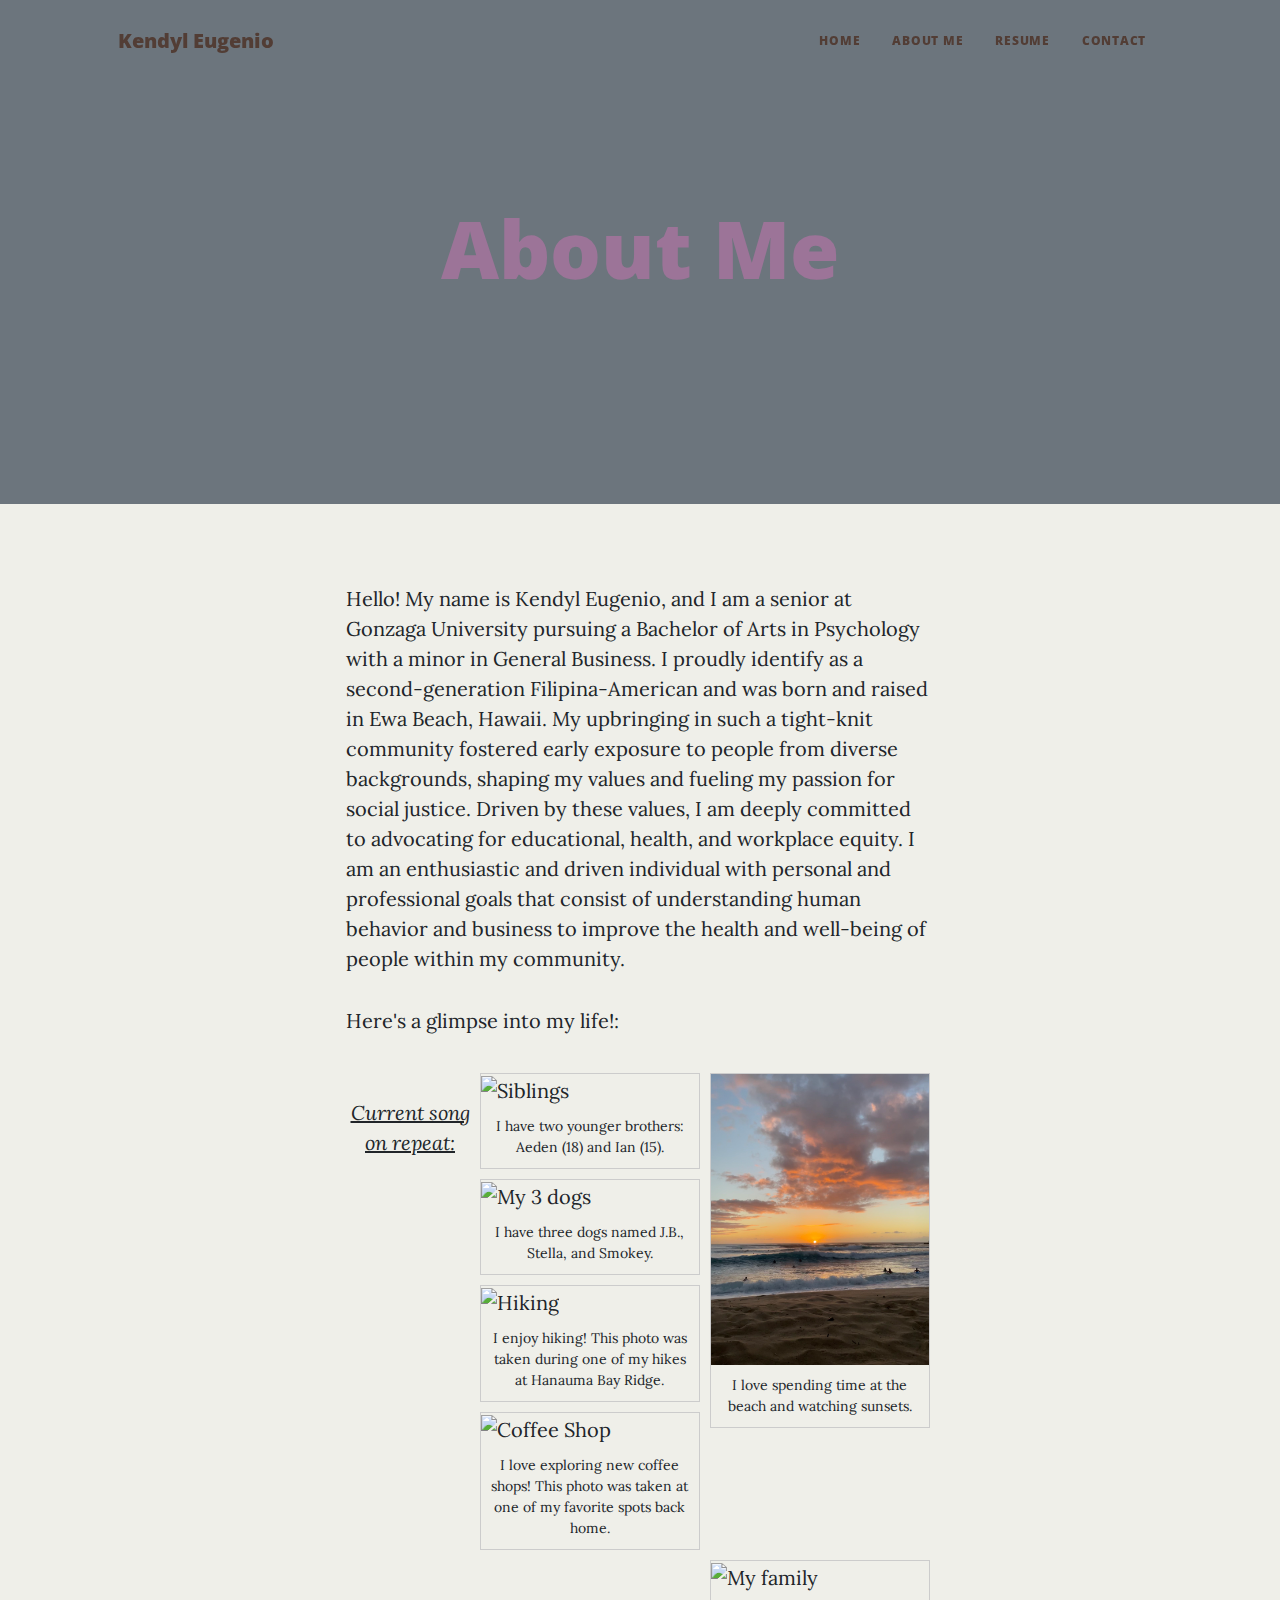
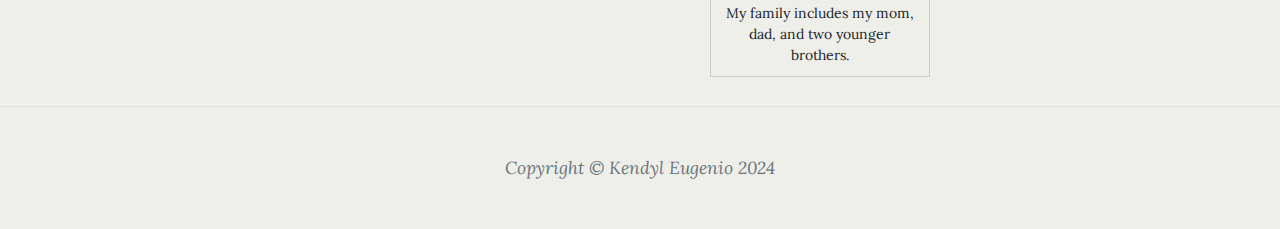
==== aboutme.html @ 733563e8 "Update aboutme.html" ====
<!DOCTYPE html>
<html lang="en">
    <head>
        <meta charset="utf-8" />
        <meta name="viewport" content="width=device-width, initial-scale=1, shrink-to-fit=no" />
        <meta name="description" content="" />
        <meta name="author" content="" />
        <title>Kendyl Eugenio - About Me</title>
        <link rel="icon" type="image/x-icon" href="assets/favicon.ico" />
        <!-- Font Awesome icons (free version)-->
        <script src="https://use.fontawesome.com/releases/v6.3.0/js/all.js" crossorigin="anonymous"></script>
        <!-- Google fonts-->
        <link href="https://fonts.googleapis.com/css?family=Lora:400,700,400italic,700italic" rel="stylesheet" type="text/css" />
        <link href="https://fonts.googleapis.com/css?family=Open+Sans:300italic,400italic,600italic,700italic,800italic,400,300,600,700,800" rel="stylesheet" type="text/css" />
        <!-- Core theme CSS (includes Bootstrap)-->
        <link href="css/styles.css" rel="stylesheet" />
    </head>
    <body>
        <!-- Navigation-->
        <nav class="navbar navbar-expand-lg navbar-light" id="mainNav">
            <div class="container px-4 px-lg-5">
                <a class="navbar-brand" href="index.html">Kendyl Eugenio</a>
                <button class="navbar-toggler" type="button" data-bs-toggle="collapse" data-bs-target="#navbarResponsive" aria-controls="navbarResponsive" aria-expanded="false" aria-label="Toggle navigation">
                    Menu
                    <i class="fas fa-bars"></i>
                </button>
                <div class="collapse navbar-collapse" id="navbarResponsive">
                    <ul class="navbar-nav ms-auto py-4 py-lg-0">
                        <li class="nav-item"><a class="nav-link px-lg-3 py-3 py-lg-4" href="index.html">Home</a></li>
                        <li class="nav-item"><a class="nav-link px-lg-3 py-3 py-lg-4" href="aboutme.html">About Me</a></li>
                        <li class="nav-item"><a class="nav-link px-lg-3 py-3 py-lg-4" href="resume.html">Resume</a></li>
                        <li class="nav-item"><a class="nav-link px-lg-3 py-3 py-lg-4" href="contact.html">Contact</a></li>
                    </ul>
                </div>
            </div>
        </nav>
        <!-- Page Header-->
        <header class="masthead" style="background-image: url('/Users/kendyleugenio/Desktop/startbootstrap-clean-blog-gh-pages/Images/Notion Header.png')">
            <div class="container position-relative px-4 px-lg-5">
                <div class="row gx-4 gx-lg-5 justify-content-center">
                    <div class="col-md-10 col-lg-8 col-xl-7">
                        <div class="page-heading">
                            <h1>About Me</h1>
                        </div>
                    </div>
                </div>
            </div>
        </header>
        <!-- Main Content-->
        <main class="mb-4">
            <div class="container px-4 px-lg-5">
                <div class="row gx-4 gx-lg-5 justify-content-center">
                    <div class="col-md-10 col-lg-8 col-xl-7">
                        <p>Hello! My name is Kendyl Eugenio, and I am a senior at Gonzaga University pursuing a Bachelor of Arts in Psychology with a minor in General Business. I proudly identify as a second-generation Filipina-American and was born and raised in Ewa Beach, Hawaii. My upbringing in such a tight-knit community fostered early exposure to people from diverse backgrounds, shaping my values and fueling my passion for social justice. Driven by these values, I am deeply committed to advocating for educational, health, and workplace equity. I am an enthusiastic and driven individual with personal and professional goals that consist of understanding human behavior and business to improve the health and well-being of people within my community.</p>
                        <p>Here's a glimpse into my life!:</p>
                        <head>
                        <style>
                            div.gallery {
                              margin: 5px;
                              border: 1px solid #ccc;
                              float: left;
                              float: right;
                              width: 220px;
                            }
                            
                            div.gallery:hover {
                              border: 1px solid #777;
                            }
                            
                            div.gallery img {
                              width: 100%;
                              height: auto;
                            }
                            
                            div.desc {
                              padding: 10px;
                              text-align: center;
                              font-size: 14px;
                            }
                            </style>
                            </head>
                            <body>
                            
                            
                            
                            <div class="gallery">
                                <a target="_blank" href="../Images/Beach.jpg">
                                   <img src="../Images/Beach.jpg" alt="Beach" width="600" height="400">
                                </a>
                               <div class="desc">I love spending time at the beach and watching sunsets.</div>
                               </div>
   
                               <div class="gallery">
                                   <a target="_blank" href="/Users/kendyleugenio/Desktop/startbootstrap-clean-blog-gh-pages/Images/SiblingsSEA.JPEG">
                                      <img src="/Users/kendyleugenio/Desktop/startbootstrap-clean-blog-gh-pages/Images/SiblingsSEA.JPEG" alt="Siblings" width="600" height="400">
                                   </a>
                                  <div class="desc">I have two younger brothers: Aeden (18) and Ian (15).</div>
                               </div>

                            <div class="gallery">
                              <a target="_blank" href="/Users/kendyleugenio/Desktop/startbootstrap-clean-blog-gh-pages/Images/Dogs.jpg">
                                <img src="/Users/kendyleugenio/Desktop/startbootstrap-clean-blog-gh-pages/Images/Dogs.jpg" alt="My 3 dogs" width="600" height="400">
                              </a>
                              <div class="desc">I have three dogs named J.B., Stella, and Smokey.</div>
                            </div>
                            
                            <div class="gallery">
                              <a target="_blank" href="/Users/kendyleugenio/Desktop/startbootstrap-clean-blog-gh-pages/Images/Hiking.jpg">
                                <img src="/Users/kendyleugenio/Desktop/startbootstrap-clean-blog-gh-pages/Images/Hiking.jpg" alt="Hiking" width="600" height="400">
                              </a>
                              <div class="desc">I enjoy hiking! This photo was taken during one of my hikes at Hanauma Bay Ridge.</div>
                            </div>
                            
                            <div class="gallery">
                              <a target="_blank" href="/Users/kendyleugenio/Desktop/startbootstrap-clean-blog-gh-pages/Images/Coffee.jpg">
                                <img src="/Users/kendyleugenio/Desktop/startbootstrap-clean-blog-gh-pages/Images/Coffee.jpg" alt="Coffee Shop" width="600" height="400">
                              </a>
                              <div class="desc">I love exploring new coffee shops! This photo was taken at one of my favorite spots back home.</div>
                            </div>

                            <div class="gallery">
                              <a target="_blank" href="/Users/kendyleugenio/Desktop/startbootstrap-clean-blog-gh-pages/Images/Fam.JPG">
                                  <img src="/Users/kendyleugenio/Desktop/startbootstrap-clean-blog-gh-pages/Images/Fam.JPG" alt="My family" width="600" height="400">
                              </a>
                              <div class="desc">My family includes my mom, dad, and two younger brothers.</div>
                          </div>
                          <br>
                          
                          <div class="text-center fst-italic" style="margin-bottom: 20px;"><u>Current song on repeat:</u></div>
                          
              
                              <div style="display: flex; justify-content: center; margin-top: 15px; margin-bottom: 0%;"> <!-- Added margin-bottom to adjust spacing -->
                                  <iframe style="border-radius:12px" src="https://open.spotify.com/embed/track/5q9aIEJWDct6TOj5vu5J3u?utm_source=generator&theme=0" width="80%" height="160" frameborder="0" allowfullscreen="" allow="autoplay; clipboard-write; encrypted-media; fullscreen; picture-in-picture" loading="lazy"></iframe>
                              </div>
                            </body>
                            </html>
                      
                    </div>
                </div>
            </div>
        </main>

        <!-- Footer-->
        <footer class="border-top">
          <div class="container px-4 px-lg-5">
              <div class="row gx-4 gx-lg-5 justify-content-center">
                  <div class="col-md-10 col-lg-8 col-xl-7">
                      
                      <div class="small text-center text-muted fst-italic">Copyright &copy; Kendyl Eugenio 2024</div>
                  </div>
              </div>
          </div>
      </footer>
      
        <!-- Bootstrap core JS-->
        <script src="https://cdn.jsdelivr.net/npm/bootstrap@5.2.3/dist/js/bootstrap.bundle.min.js"></script>
        <!-- Core theme JS-->
        <script src="js/scripts.js"></script>
    </body>
</html>
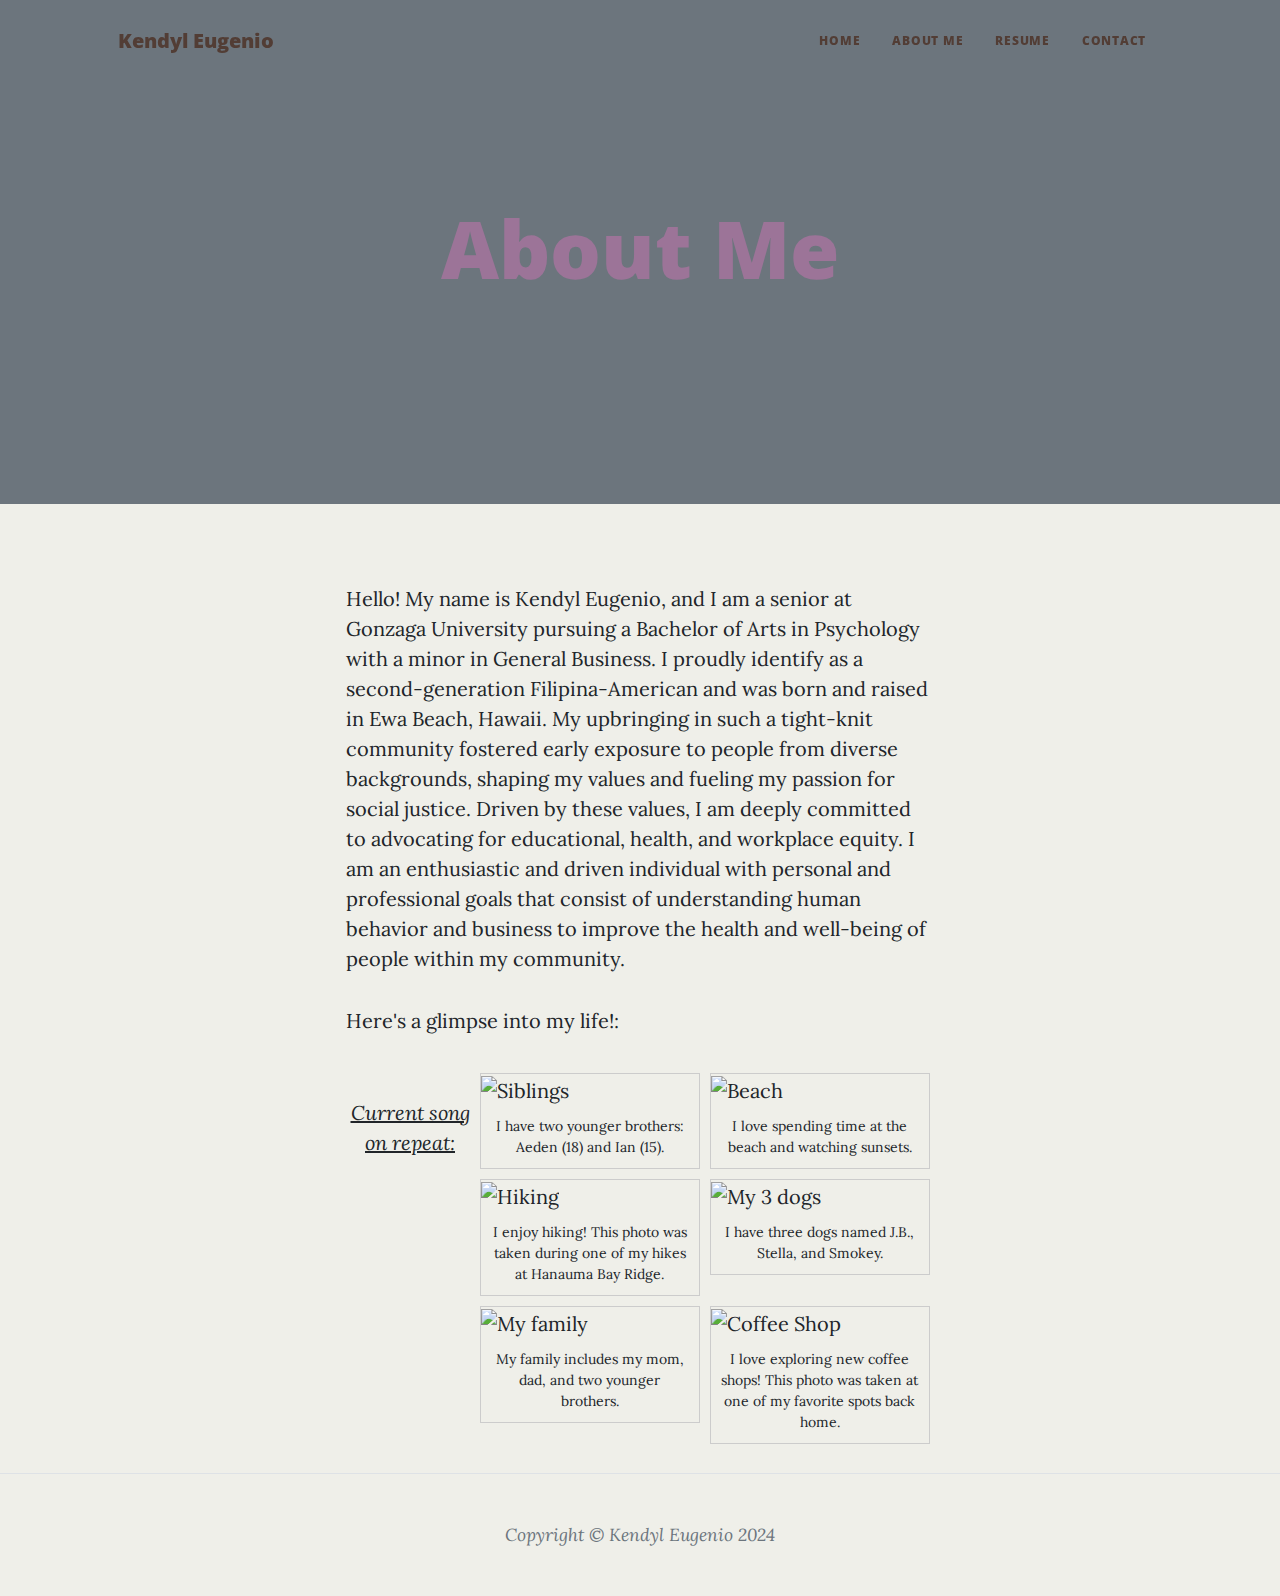
==== commit e1970a34: "Update aboutme.html" ====
--- a/aboutme.html
+++ b/aboutme.html
@@ -84,9 +84,9 @@
                             
                             
                             <div class="gallery">
-                                <a target="_blank" href="../Images/Beach.jpg">
-                                   <img src="../Images/Beach.jpg" alt="Beach" width="600" height="400">
-                                </a>
+                                
+                                   <img src="ke-bmis235/Images/" alt="Beach" width="600" height="400">
+                                
                                <div class="desc">I love spending time at the beach and watching sunsets.</div>
                                </div>
    
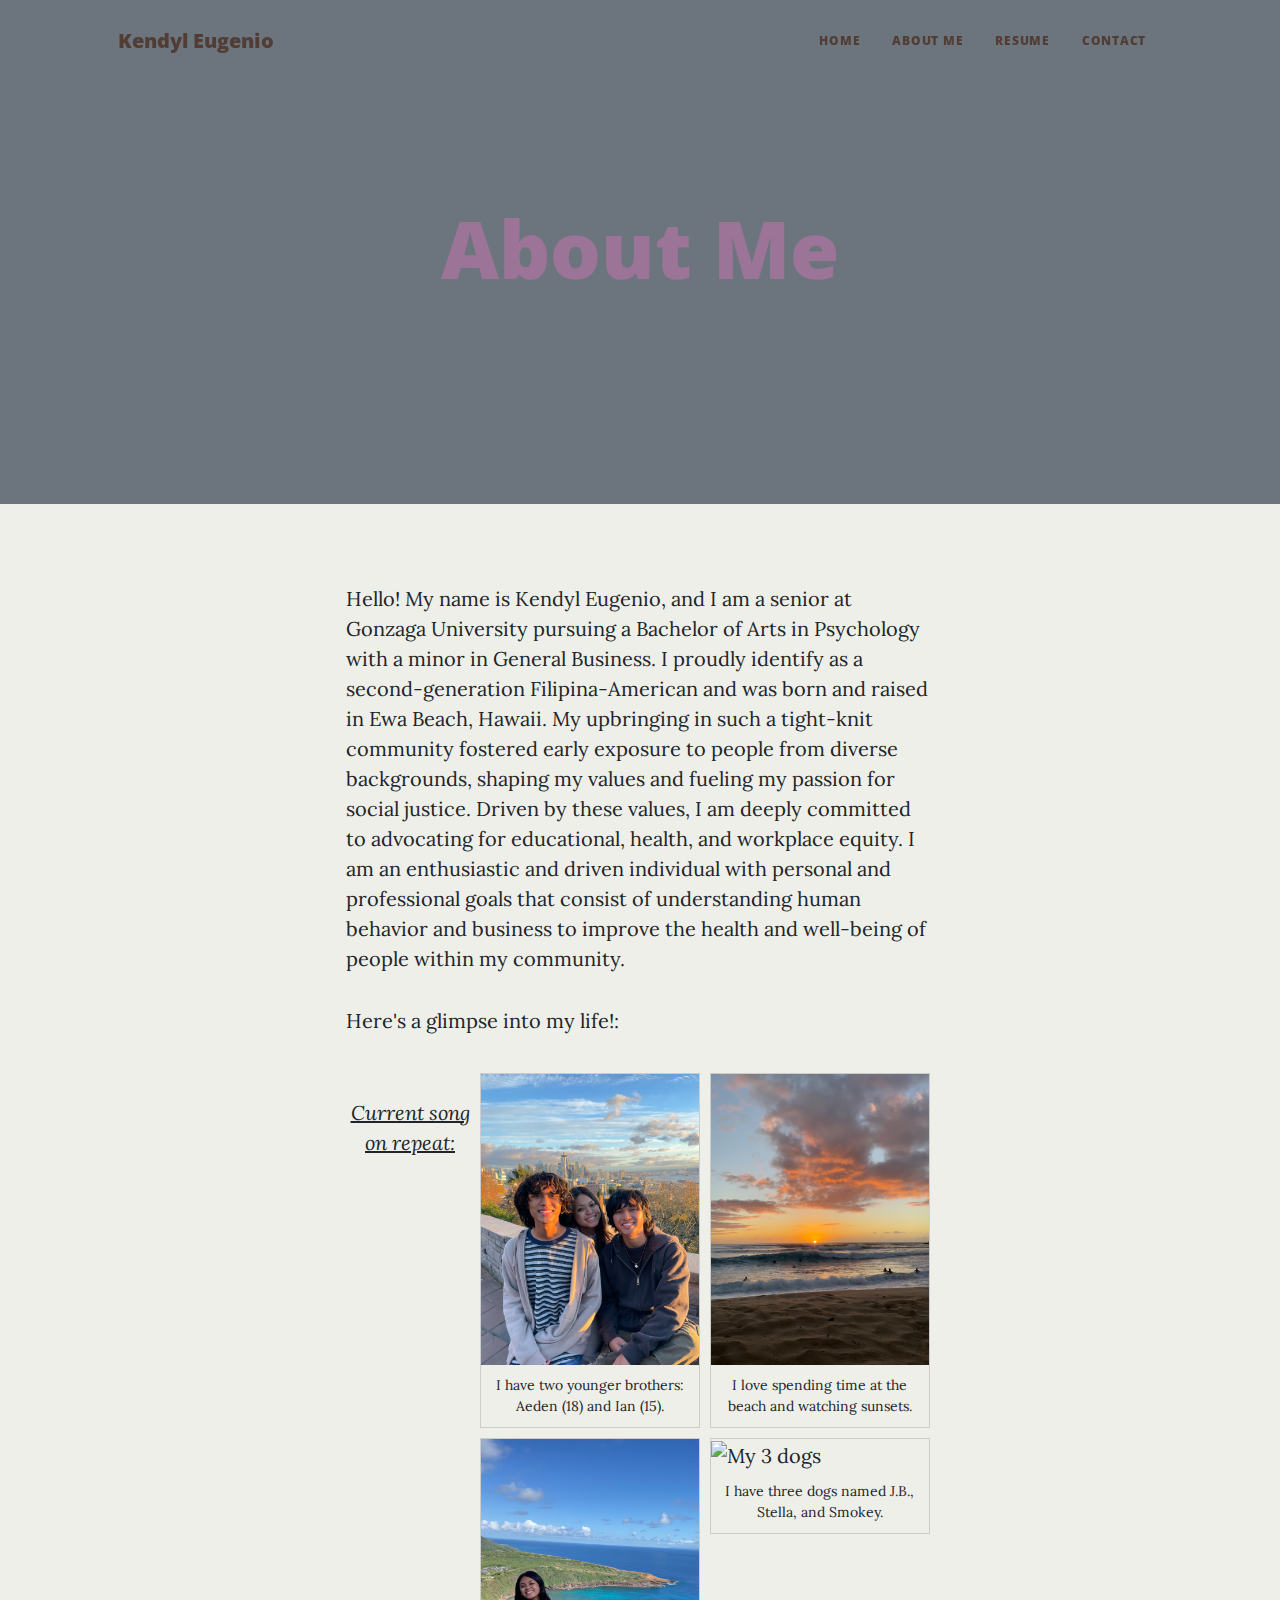
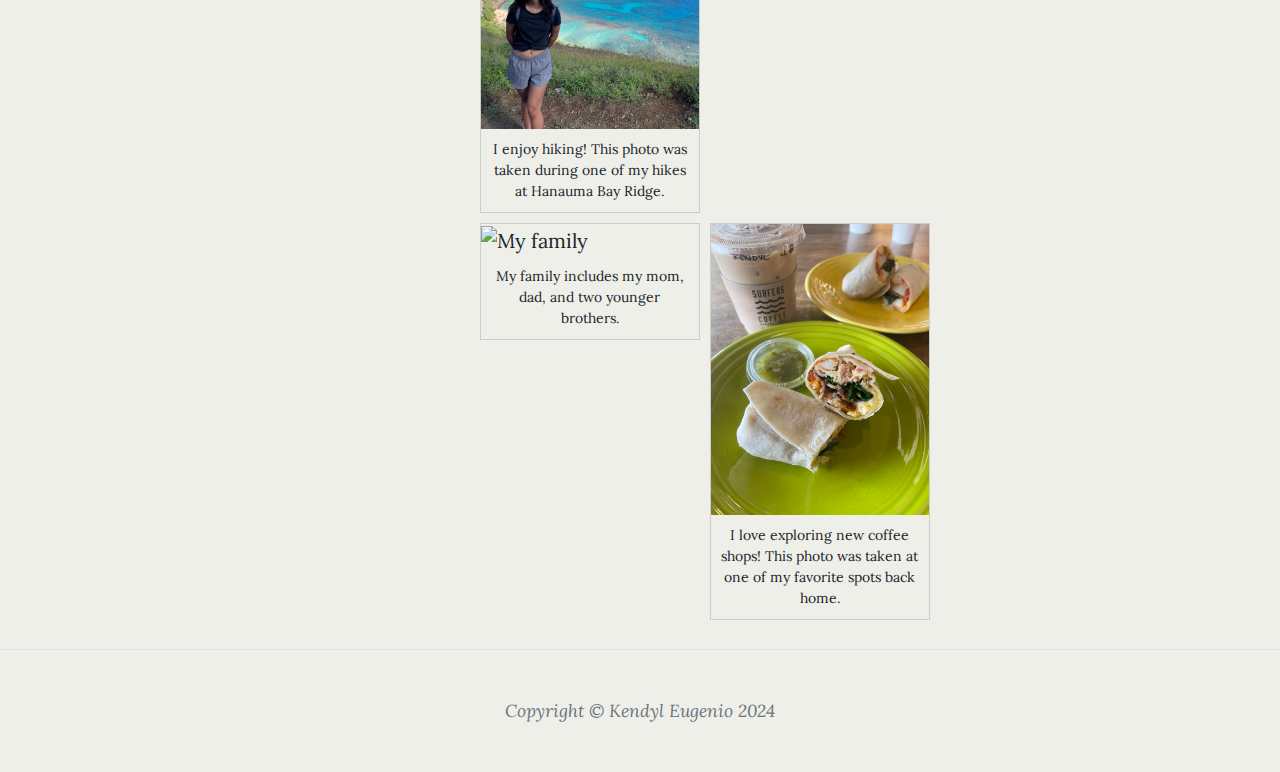
==== commit 23e3218d: "Add files via upload" ====
--- a/aboutme.html
+++ b/aboutme.html
@@ -84,44 +84,32 @@
                             
                             
                             <div class="gallery">
-                                
-                                   <img src="ke-bmis235/Images/" alt="Beach" width="600" height="400">
-                                
+                                   <img src="../Images/Beach.jpg" alt="Beach" width="600" height="400">
                                <div class="desc">I love spending time at the beach and watching sunsets.</div>
                                </div>
    
                                <div class="gallery">
-                                   <a target="_blank" href="/Users/kendyleugenio/Desktop/startbootstrap-clean-blog-gh-pages/Images/SiblingsSEA.JPEG">
-                                      <img src="/Users/kendyleugenio/Desktop/startbootstrap-clean-blog-gh-pages/Images/SiblingsSEA.JPEG" alt="Siblings" width="600" height="400">
-                                   </a>
+                                      <img src="../Images/SiblingsSEA.JPEG" alt="Siblings" width="600" height="400">
                                   <div class="desc">I have two younger brothers: Aeden (18) and Ian (15).</div>
                                </div>
 
                             <div class="gallery">
-                              <a target="_blank" href="/Users/kendyleugenio/Desktop/startbootstrap-clean-blog-gh-pages/Images/Dogs.jpg">
-                                <img src="/Users/kendyleugenio/Desktop/startbootstrap-clean-blog-gh-pages/Images/Dogs.jpg" alt="My 3 dogs" width="600" height="400">
-                              </a>
+                                <img src="..//Images/Dogs.jpg" alt="My 3 dogs" width="600" height="400">
                               <div class="desc">I have three dogs named J.B., Stella, and Smokey.</div>
                             </div>
                             
                             <div class="gallery">
-                              <a target="_blank" href="/Users/kendyleugenio/Desktop/startbootstrap-clean-blog-gh-pages/Images/Hiking.jpg">
-                                <img src="/Users/kendyleugenio/Desktop/startbootstrap-clean-blog-gh-pages/Images/Hiking.jpg" alt="Hiking" width="600" height="400">
-                              </a>
+                                <img src="../Images/Hiking.jpg" alt="Hiking" width="600" height="400">
                               <div class="desc">I enjoy hiking! This photo was taken during one of my hikes at Hanauma Bay Ridge.</div>
                             </div>
                             
                             <div class="gallery">
-                              <a target="_blank" href="/Users/kendyleugenio/Desktop/startbootstrap-clean-blog-gh-pages/Images/Coffee.jpg">
-                                <img src="/Users/kendyleugenio/Desktop/startbootstrap-clean-blog-gh-pages/Images/Coffee.jpg" alt="Coffee Shop" width="600" height="400">
-                              </a>
+                                <img src="../Images/Coffee.jpg" alt="Coffee Shop" width="600" height="400">
                               <div class="desc">I love exploring new coffee shops! This photo was taken at one of my favorite spots back home.</div>
                             </div>
 
                             <div class="gallery">
-                              <a target="_blank" href="/Users/kendyleugenio/Desktop/startbootstrap-clean-blog-gh-pages/Images/Fam.JPG">
-                                  <img src="/Users/kendyleugenio/Desktop/startbootstrap-clean-blog-gh-pages/Images/Fam.JPG" alt="My family" width="600" height="400">
-                              </a>
+                                  <img src="../Images/Fam.JPG" alt="My family" width="600" height="400">
                               <div class="desc">My family includes my mom, dad, and two younger brothers.</div>
                           </div>
                           <br>
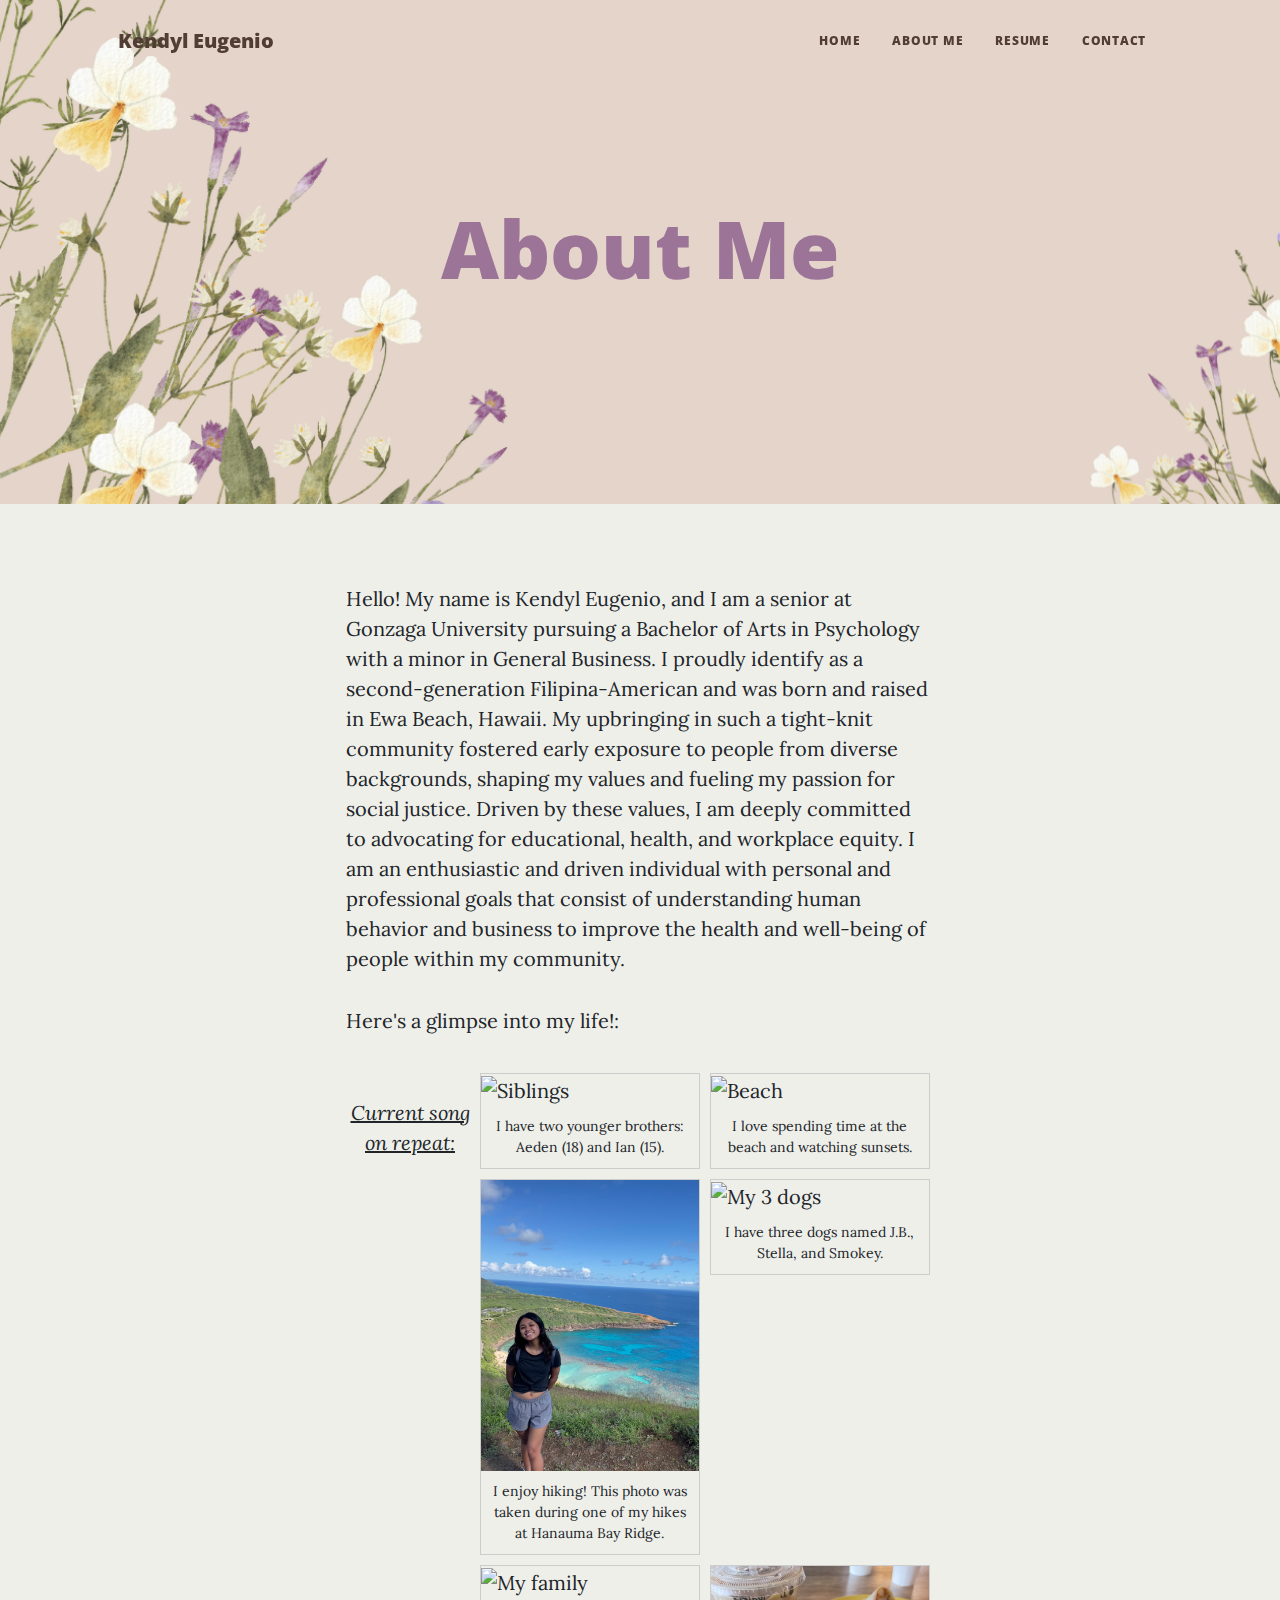
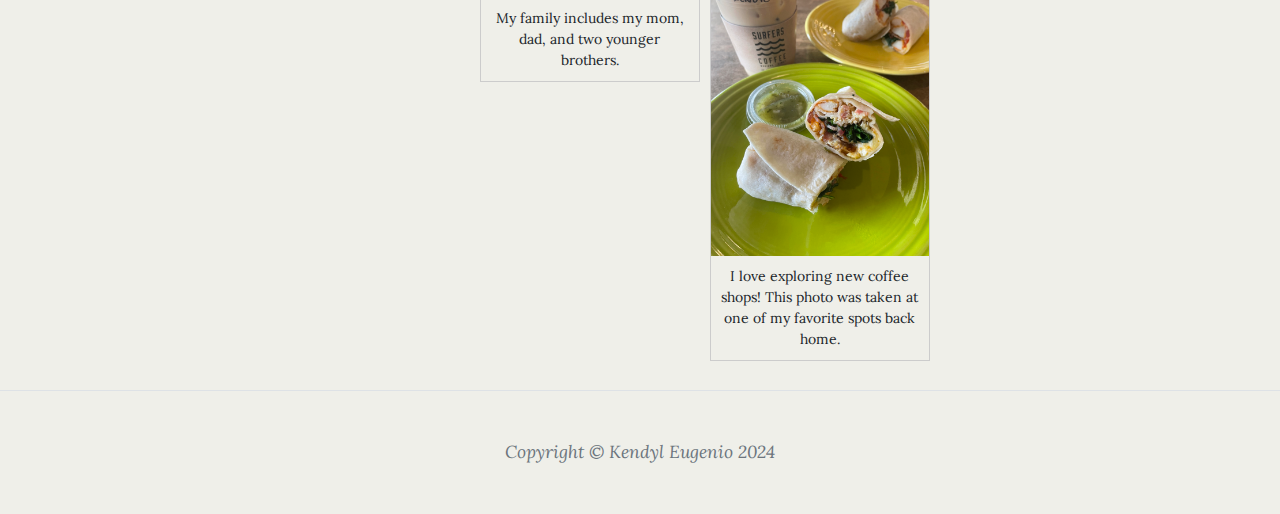
==== commit f59dabb1: "Add files via upload" ====
--- a/aboutme.html
+++ b/aboutme.html
@@ -35,7 +35,7 @@
             </div>
         </nav>
         <!-- Page Header-->
-        <header class="masthead" style="background-image: url('/Users/kendyleugenio/Desktop/startbootstrap-clean-blog-gh-pages/Images/Notion Header.png')">
+        <header class="masthead" style="background-image: url('../Images/Notion Header.png')">
             <div class="container position-relative px-4 px-lg-5">
                 <div class="row gx-4 gx-lg-5 justify-content-center">
                     <div class="col-md-10 col-lg-8 col-xl-7">
@@ -84,17 +84,17 @@
                             
                             
                             <div class="gallery">
-                                   <img src="../Images/Beach.jpg" alt="Beach" width="600" height="400">
+                                   <img src="..Images/Beach.jpg" alt="Beach" width="600" height="400">
                                <div class="desc">I love spending time at the beach and watching sunsets.</div>
                                </div>
    
                                <div class="gallery">
-                                      <img src="../Images/SiblingsSEA.JPEG" alt="Siblings" width="600" height="400">
+                                      <img src="..Images/SiblingsSEA.JPEG" alt="Siblings" width="600" height="400">
                                   <div class="desc">I have two younger brothers: Aeden (18) and Ian (15).</div>
                                </div>
 
                             <div class="gallery">
-                                <img src="..//Images/Dogs.jpg" alt="My 3 dogs" width="600" height="400">
+                                <img src="../Images/Dogs.jpg" alt="My 3 dogs" width="600" height="400">
                               <div class="desc">I have three dogs named J.B., Stella, and Smokey.</div>
                             </div>
                             
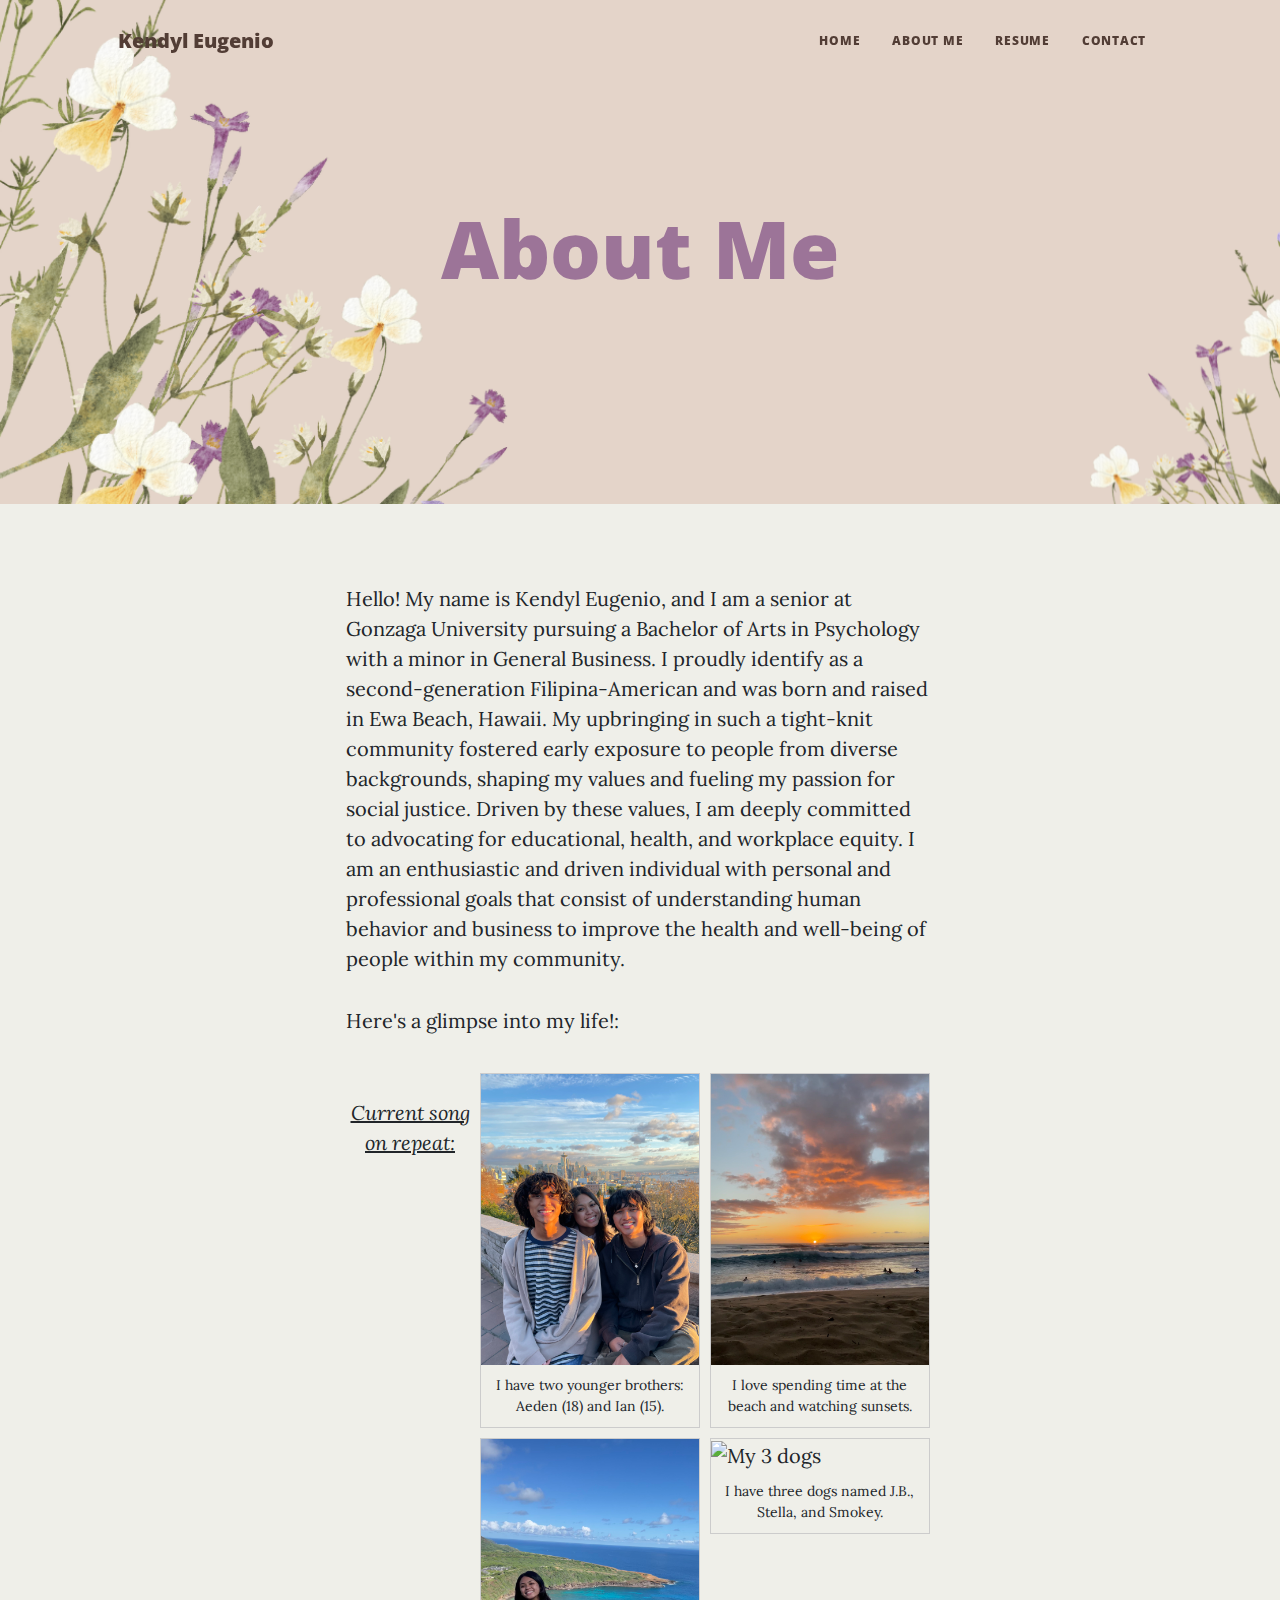
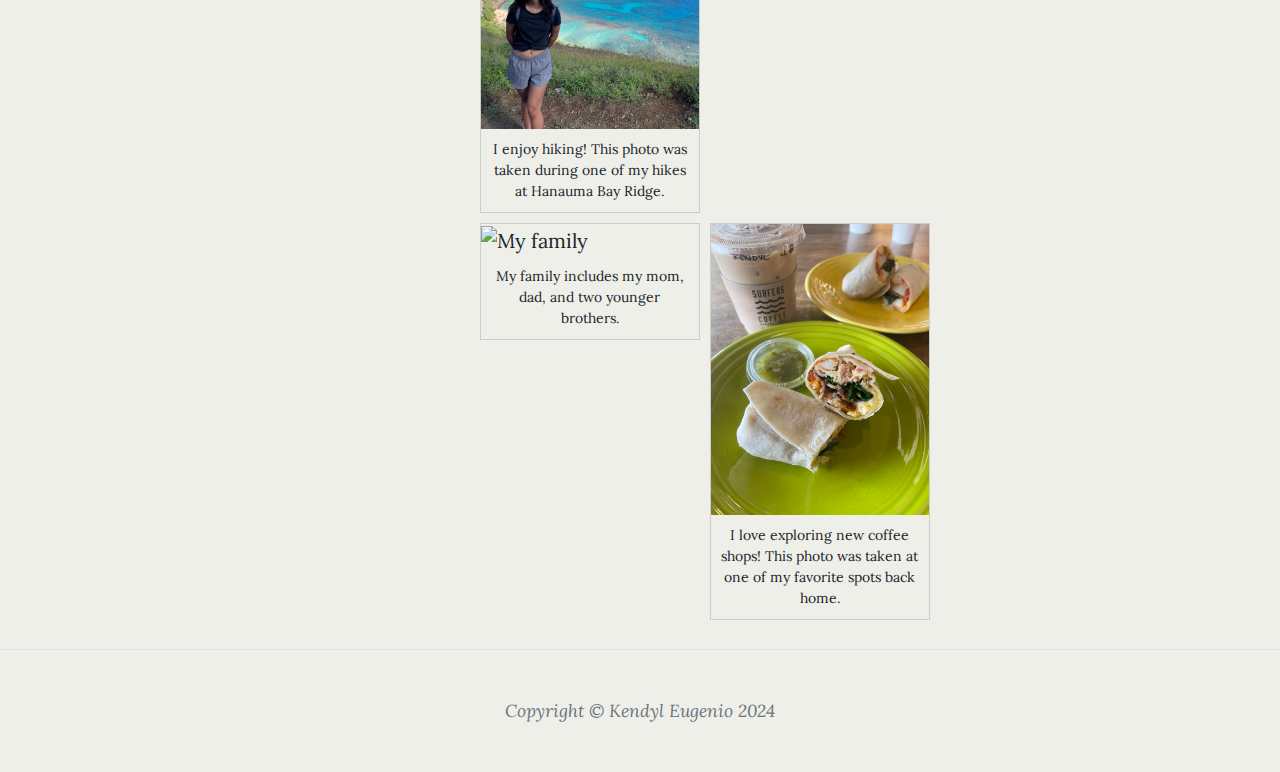
==== commit 9d2017e8: "Add files via upload" ====
--- a/aboutme.html
+++ b/aboutme.html
@@ -35,7 +35,7 @@
             </div>
         </nav>
         <!-- Page Header-->
-        <header class="masthead" style="background-image: url('../Images/Notion Header.png')">
+        <header class="masthead" style="background-image: url('Images/Notion Header.png')">
             <div class="container position-relative px-4 px-lg-5">
                 <div class="row gx-4 gx-lg-5 justify-content-center">
                     <div class="col-md-10 col-lg-8 col-xl-7">
@@ -84,32 +84,32 @@
                             
                             
                             <div class="gallery">
-                                   <img src="..Images/Beach.jpg" alt="Beach" width="600" height="400">
+                                   <img src="Images/Beach.jpg" alt="Beach" width="600" height="400">
                                <div class="desc">I love spending time at the beach and watching sunsets.</div>
                                </div>
    
                                <div class="gallery">
-                                      <img src="..Images/SiblingsSEA.JPEG" alt="Siblings" width="600" height="400">
+                                      <img src="Images/SiblingsSEA.JPEG" alt="Siblings" width="600" height="400">
                                   <div class="desc">I have two younger brothers: Aeden (18) and Ian (15).</div>
                                </div>
 
                             <div class="gallery">
-                                <img src="../Images/Dogs.jpg" alt="My 3 dogs" width="600" height="400">
+                                <img src="Images/Dogs.jpg" alt="My 3 dogs" width="600" height="400">
                               <div class="desc">I have three dogs named J.B., Stella, and Smokey.</div>
                             </div>
                             
                             <div class="gallery">
-                                <img src="../Images/Hiking.jpg" alt="Hiking" width="600" height="400">
+                                <img src="Images/Hiking.jpg" alt="Hiking" width="600" height="400">
                               <div class="desc">I enjoy hiking! This photo was taken during one of my hikes at Hanauma Bay Ridge.</div>
                             </div>
                             
                             <div class="gallery">
-                                <img src="../Images/Coffee.jpg" alt="Coffee Shop" width="600" height="400">
+                                <img src="Images/Coffee.jpg" alt="Coffee Shop" width="600" height="400">
                               <div class="desc">I love exploring new coffee shops! This photo was taken at one of my favorite spots back home.</div>
                             </div>
 
                             <div class="gallery">
-                                  <img src="../Images/Fam.JPG" alt="My family" width="600" height="400">
+                                  <img src="Images/Fam.JPG" alt="My family" width="600" height="400">
                               <div class="desc">My family includes my mom, dad, and two younger brothers.</div>
                           </div>
                           <br>
